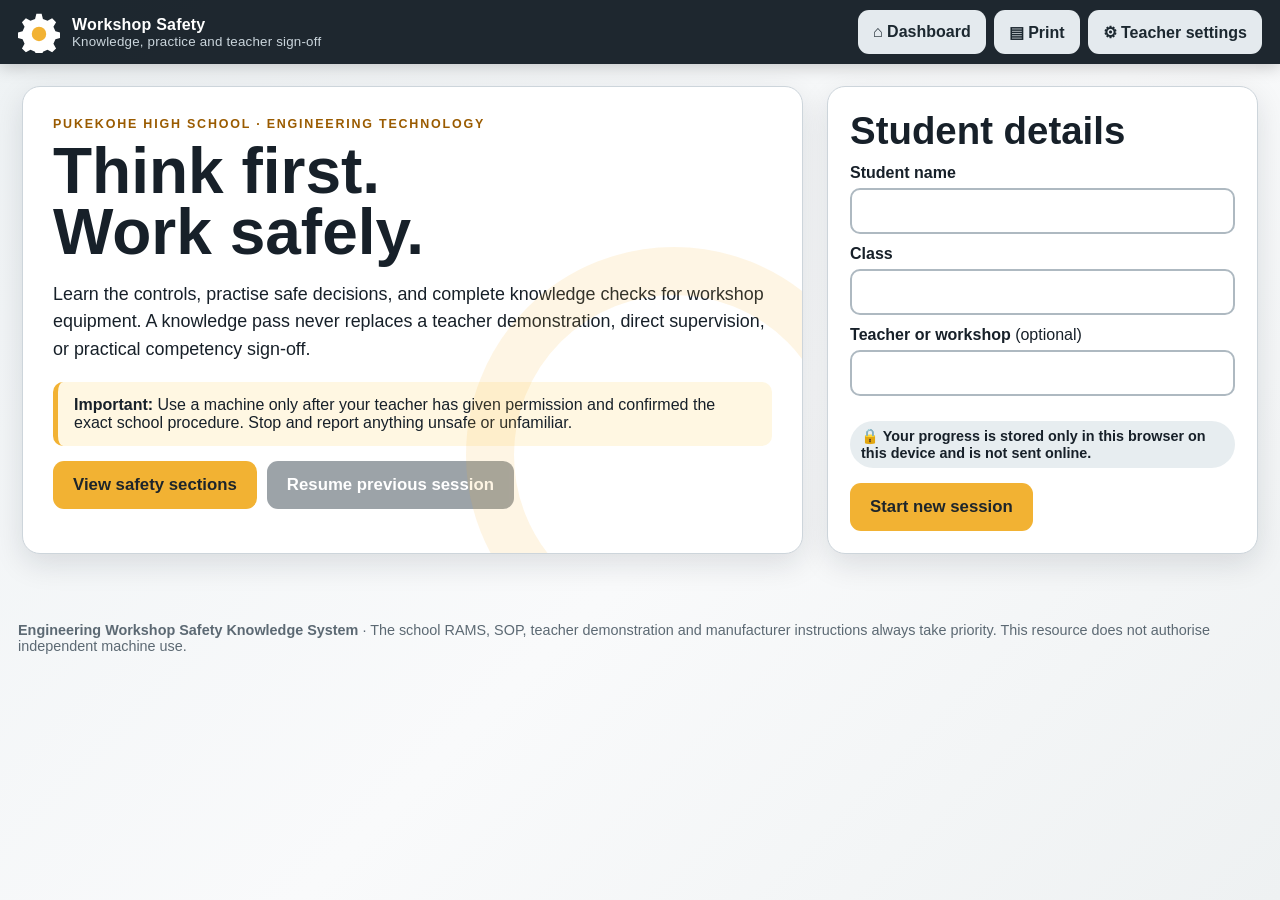
==== engineering_workshop_safety.html @ 28a2719c "Update and rename engineering_workshop_safety_no_practice_required.html to engineering_workshop_safe" ====
<!doctype html>
<html lang="en-NZ">
<head>
<meta charset="utf-8">
<meta name="viewport" content="width=device-width,initial-scale=1,viewport-fit=cover">
<title>Engineering Workshop Safety</title>
<style>
:root{--ink:#172029;--steel:#2f3d49;--steel2:#465867;--paper:#f4f6f7;--card:#fff;--amber:#f2b233;--amber2:#ffd978;--ok:#1e7355;--warn:#9a5b00;--bad:#9d2d2d;--line:#cdd5db;--muted:#5c6973;--focus:#005fcc;--shadow:0 10px 30px rgba(13,28,39,.12);font-family:Inter,Segoe UI,Arial,sans-serif;color:var(--ink);background:var(--paper)}
*{box-sizing:border-box}body{margin:0;min-height:100vh;background:linear-gradient(135deg,#eef2f4,#f9fafb 55%,#eef1f2)}button,input,select,textarea{font:inherit}button{cursor:pointer}.sr-only{position:absolute;width:1px;height:1px;padding:0;margin:-1px;overflow:hidden;clip:rect(0,0,0,0);white-space:nowrap;border:0}
.skip{position:fixed;left:12px;top:-60px;z-index:999;background:#fff;padding:12px;border:3px solid var(--focus)}.skip:focus{top:12px}
header{position:sticky;top:0;z-index:20;background:rgba(23,32,41,.97);color:#fff;box-shadow:0 3px 16px #0003}.topbar{max-width:1400px;margin:auto;display:flex;align-items:center;gap:14px;padding:10px 18px}.brand{display:flex;align-items:center;gap:12px;font-weight:800;letter-spacing:.2px}.brand svg{width:42px;height:42px}.brand small{display:block;font-weight:500;color:#cad5dc}.top-actions{margin-left:auto;display:flex;gap:8px;flex-wrap:wrap}
main{max-width:1400px;margin:auto;padding:22px}.view{display:none}.view.active{display:block}.hero{display:grid;grid-template-columns:1.45fr .8fr;gap:24px;align-items:stretch}.hero-panel,.panel,.card{background:var(--card);border:1px solid var(--line);border-radius:18px;box-shadow:var(--shadow)}.hero-panel{padding:30px;overflow:hidden;position:relative}.hero-panel:after{content:"";position:absolute;right:-80px;bottom:-110px;width:320px;height:320px;border:48px solid rgba(242,178,51,.13);border-radius:50%}.eyebrow{text-transform:uppercase;letter-spacing:1.8px;font-size:.78rem;font-weight:800;color:var(--warn)}h1{font-size:clamp(2rem,5vw,4.8rem);line-height:.95;margin:10px 0 18px;max-width:900px}h2{font-size:clamp(1.45rem,3vw,2.4rem);margin:0 0 10px}h3{margin:.15rem 0 .55rem}.lead{font-size:1.12rem;line-height:1.55;max-width:850px}.notice{padding:14px 16px;border-left:5px solid var(--amber);background:#fff7e2;border-radius:10px;margin:15px 0}.notice.danger{border-color:var(--bad);background:#fff0f0}.notice.ok{border-color:var(--ok);background:#edf9f3}.hero-form{padding:24px}.field{display:grid;gap:6px;margin:11px 0}.field label{font-weight:750}.field input,.field select,.field textarea{width:100%;padding:12px;border:2px solid #aeb9c1;border-radius:10px;background:#fff}.field input:focus,.field select:focus,.field textarea:focus,button:focus-visible{outline:4px solid rgba(0,95,204,.26);outline-offset:2px;border-color:var(--focus)}
.btn{border:0;border-radius:11px;padding:11px 15px;font-weight:800;background:var(--steel);color:#fff;min-height:44px}.btn:hover{filter:brightness(1.08)}.btn.primary{background:var(--amber);color:#1d252b}.btn.secondary{background:#e4eaee;color:#1c2830}.btn.ok{background:var(--ok)}.btn.bad{background:var(--bad)}.btn.ghost{background:transparent;border:2px solid currentColor}.btn:disabled{opacity:.47;cursor:not-allowed;filter:none}.btn-row{display:flex;gap:10px;flex-wrap:wrap;align-items:center}.btn.big{font-size:1.05rem;padding:14px 20px}.iconbtn{width:44px;height:44px;display:grid;place-items:center;padding:0}
.dashboard-head{display:flex;align-items:end;justify-content:space-between;gap:20px;margin-bottom:18px}.progress-summary{display:flex;gap:12px;flex-wrap:wrap}.pill{display:inline-flex;align-items:center;gap:7px;border-radius:999px;padding:7px 11px;font-size:.9rem;font-weight:750;background:#e7edf0}.pill.ok{background:#dff3e9;color:#15573f}.pill.warn{background:#fff0cf;color:#754200}.pill.bad{background:#fae0e0;color:#812525}.grid{display:grid;grid-template-columns:repeat(auto-fill,minmax(270px,1fr));gap:16px}.section-card{padding:18px;display:flex;flex-direction:column;min-height:250px;position:relative;overflow:hidden}.section-card .machine-icon{width:64px;height:64px;color:var(--steel);margin-bottom:9px}.section-card .status{margin-top:auto}.section-card .scoreline{display:flex;justify-content:space-between;font-size:.9rem;color:var(--muted);border-top:1px solid var(--line);padding-top:10px;margin-top:12px}.section-card.locked{opacity:.68}.section-card.passed{border:2px solid #76aa94}.section-card:before{content:"";position:absolute;right:-38px;top:-38px;width:110px;height:110px;border-radius:50%;background:#f2b23318}.section-card h3{font-size:1.18rem}.section-card p{color:var(--muted);line-height:1.35}.mini-progress{height:8px;background:#e4e9ec;border-radius:99px;overflow:hidden;margin:10px 0}.mini-progress span{display:block;height:100%;background:var(--amber)}
.workspace{display:grid;grid-template-columns:minmax(0,1fr) 300px;gap:18px}.panel{padding:22px}.sidepanel{height:max-content;position:sticky;top:82px}.crumb{display:flex;gap:7px;align-items:center;color:var(--muted);font-size:.9rem;margin-bottom:10px}.mode-tabs{display:flex;gap:6px;padding:5px;background:#e6ecef;border-radius:12px;margin:14px 0}.mode-tabs button{flex:1;border:0;padding:11px;border-radius:9px;font-weight:800;background:transparent}.mode-tabs button.active{background:#fff;box-shadow:0 2px 9px #0002}.learn-list{display:grid;gap:10px;margin:14px 0}.learn-item{display:grid;grid-template-columns:34px 1fr;gap:10px;padding:12px;border:1px solid var(--line);border-radius:12px}.learn-item .num{display:grid;place-items:center;width:32px;height:32px;border-radius:50%;background:var(--amber2);font-weight:900}.learn-item p{margin:4px 0;color:var(--muted)}
.question-shell{max-width:960px;margin:auto}.question-top{display:flex;justify-content:space-between;gap:10px;align-items:center;margin-bottom:10px}.question-card{padding:24px;border:1px solid var(--line);border-radius:16px;background:#fff}.question-card h3{font-size:1.35rem;line-height:1.35}.choices{display:grid;gap:10px;margin:18px 0}.choice{display:flex;gap:11px;align-items:flex-start;border:2px solid #c7d0d6;padding:13px;border-radius:12px;background:#fff;text-align:left;color:var(--ink);width:100%;min-height:52px}.choice:hover{border-color:#8396a4;background:#f7f9fa}.choice.selected{border-color:var(--focus);background:#edf5ff}.choice.correct{border-color:var(--ok);background:#e9f7f0}.choice.incorrect{border-color:var(--bad);background:#ffeded}.choice input{margin-top:4px;transform:scale(1.2)}.feedback{border-radius:12px;padding:14px;margin-top:12px}.feedback.good{background:#e8f6ef;border-left:5px solid var(--ok)}.feedback.review{background:#fff2df;border-left:5px solid var(--warn)}.question-tools{display:flex;gap:8px;flex-wrap:wrap;margin:10px 0}.question-nav{display:flex;justify-content:space-between;gap:10px;margin-top:16px}.q-dots{display:flex;gap:5px;flex-wrap:wrap;margin:12px 0}.q-dot{width:34px;height:34px;border:1px solid var(--line);border-radius:8px;background:#fff}.q-dot.answered{background:#dfeaf1}.q-dot.current{outline:3px solid var(--amber)}
.result{max-width:850px;margin:auto;text-align:center;padding:30px}.score-ring{width:160px;height:160px;margin:18px auto;border-radius:50%;display:grid;place-items:center;background:conic-gradient(var(--ok) var(--pct),#e3e8ea 0);position:relative}.score-ring:after{content:"";position:absolute;inset:14px;border-radius:50%;background:#fff}.score-ring strong{z-index:1;font-size:2rem}.domain-list{display:grid;grid-template-columns:repeat(auto-fit,minmax(210px,1fr));gap:8px;text-align:left;margin:18px 0}.domain-chip{padding:10px;border-radius:9px;background:#eef2f4}.domain-chip.missed{background:#fff0df;color:#733e00}
.settings-layout{display:grid;grid-template-columns:240px minmax(0,1fr);gap:18px}.settings-nav{display:grid;gap:6px;height:max-content;position:sticky;top:82px}.settings-nav button{text-align:left}.settings-page{display:none}.settings-page.active{display:block}.setting-grid{display:grid;grid-template-columns:repeat(auto-fit,minmax(250px,1fr));gap:12px}.setting-box{padding:14px;border:1px solid var(--line);border-radius:12px;background:#fff}.setting-box label{font-weight:750}.checkrow{display:flex;gap:10px;align-items:flex-start;margin:8px 0}.checkrow input{margin-top:4px;transform:scale(1.25)}
.table-wrap{overflow:auto;border:1px solid var(--line);border-radius:12px}table{border-collapse:collapse;width:100%;min-width:780px;background:#fff}th,td{padding:10px;border-bottom:1px solid var(--line);text-align:left;vertical-align:top;font-size:.9rem}th{background:#e7ecef;position:sticky;top:0;z-index:1}.critical{color:var(--bad);font-weight:900}.source-review{display:grid;gap:10px}.source-item{padding:12px;border:1px solid var(--line);border-radius:10px;background:#fff}.source-item strong{display:block}
.dialog-backdrop{position:fixed;inset:0;background:#0009;display:none;align-items:center;justify-content:center;z-index:80;padding:18px}.dialog-backdrop.open{display:flex}.dialog{background:#fff;border-radius:16px;max-width:760px;width:100%;max-height:90vh;overflow:auto;padding:22px;box-shadow:0 25px 90px #0007}.dialog-head{display:flex;justify-content:space-between;align-items:center;gap:10px}
.toast{position:fixed;right:18px;bottom:18px;z-index:100;background:#172029;color:#fff;border-radius:12px;padding:13px 16px;box-shadow:var(--shadow);display:none;max-width:420px}.toast.show{display:block}.live{position:fixed;left:-9999px}
footer{max-width:1400px;margin:28px auto;padding:18px;color:var(--muted);font-size:.9rem}

/* Embedded section artwork */
.section-card{padding:0;min-height:390px}
.section-card:before{display:none}
.section-card-image{display:block;width:100%;aspect-ratio:16/9;object-fit:cover;background:#dfe5e8;border-bottom:1px solid var(--line)}
.section-card-body{padding:16px 18px 18px;display:flex;flex-direction:column;flex:1;min-width:0}
.section-card-body .status{margin-top:auto}
.section-visual{display:block;width:100%;aspect-ratio:16/9;object-fit:cover;border:1px solid var(--line);border-radius:14px;margin:14px 0 18px;background:#dfe5e8;box-shadow:0 7px 22px rgba(13,28,39,.11)}
@media(max-width:520px){.section-card{min-height:0}.section-card-body{padding:14px}.section-visual{border-radius:10px}}
@media(max-width:900px){.hero,.workspace,.settings-layout{grid-template-columns:1fr}.sidepanel,.settings-nav{position:static}.settings-nav{display:flex;overflow:auto}.dashboard-head{align-items:start;flex-direction:column}.topbar{align-items:flex-start}.brand small{display:none}.top-actions .label{display:none}}
@media(max-width:520px){main{padding:12px}.hero-panel,.hero-form,.panel{padding:17px}.question-card{padding:16px}h1{font-size:2.4rem}.topbar{padding:8px}.btn-row>*{flex:1}.question-nav .btn{flex:1}}
@media(prefers-reduced-motion:reduce){*,*:before,*:after{scroll-behavior:auto!important;animation:none!important;transition:none!important}}
@media print{header,footer,.no-print{display:none!important}body,main{background:#fff!important;margin:0!important;padding:0!important}.panel,.card{box-shadow:none!important;border:0!important}}
</style>
</head>
<body>
<a class="skip" href="#main">Skip to main content</a>
<header>
 <div class="topbar">
  <div class="brand" aria-label="Engineering Workshop Safety">
   <svg viewBox="0 0 64 64" aria-hidden="true"><path fill="currentColor" d="M28 4h8l2 8 7 3 7-4 6 6-4 7 3 7 8 2v8l-8 2-3 7 4 7-6 6-7-4-7 3-2 8h-8l-2-8-7-3-7 4-6-6 4-7-3-7-8-2v-8l8-2 3-7-4-7 6-6 7 4 7-3z"/><circle cx="32" cy="35" r="11" fill="#f2b233"/></svg>
   <span>Workshop Safety<small>Knowledge, practice and teacher sign-off</small></span>
  </div>
  <div class="top-actions">
   <button class="btn secondary" data-go="dashboard" title="Dashboard">⌂ <span class="label">Dashboard</span></button>
   <button class="btn secondary" id="printMenuBtn" title="Print options">▤ <span class="label">Print</span></button>
   <button class="btn secondary" data-go="settings" title="Teacher settings">⚙ <span class="label">Teacher settings</span></button>
  </div>
 </div>
</header>
<main id="main">
<section id="view-start" class="view active" aria-labelledby="startTitle">
 <div class="hero">
  <div class="hero-panel">
   <div class="eyebrow">Pukekohe High School · Engineering Technology</div>
   <h1 id="startTitle">Think first.<br>Work safely.</h1>
   <p class="lead">Learn the controls, practise safe decisions, and complete knowledge checks for workshop equipment. A knowledge pass never replaces a teacher demonstration, direct supervision, or practical competency sign-off.</p>
   <div class="notice"><strong>Important:</strong> Use a machine only after your teacher has given permission and confirmed the exact school procedure. Stop and report anything unsafe or unfamiliar.</div>
   <div class="btn-row">
    <button class="btn primary big" id="viewSectionsBtn">View safety sections</button>
    <button class="btn big" id="resumeBtn">Resume previous session</button>
   </div>
  </div>
  <form class="hero-form panel" id="studentForm">
   <h2>Student details</h2>
   <div class="field"><label for="studentName">Student name</label><input id="studentName" autocomplete="name" required></div>
   <div class="field"><label for="studentClass">Class</label><input id="studentClass" autocomplete="organization-title" required></div>
   <div class="field"><label for="teacherWorkshop">Teacher or workshop <span style="font-weight:400">(optional)</span></label><input id="teacherWorkshop"></div>
   <p class="pill">🔒 Your progress is stored only in this browser on this device and is not sent online.</p>
   <button class="btn primary big" type="submit">Start new session</button>
  </form>
 </div>
</section>
<section id="view-dashboard" class="view" aria-labelledby="dashboardTitle">
 <div class="dashboard-head">
  <div><div class="eyebrow">Student dashboard</div><h2 id="dashboardTitle">Engineering Workshop Safety</h2><p id="studentGreeting"></p></div>
  <div class="progress-summary" id="progressSummary"></div>
 </div>
 <div class="grid" id="sectionGrid"></div>
</section>
<section id="view-section" class="view" aria-labelledby="sectionTitle">
 <div class="workspace">
  <div class="panel">
   <div class="crumb"><button class="btn secondary" data-go="dashboard">← Dashboard</button><span id="sectionCrumb"></span></div>
   <div id="sectionHeader"></div>
   <div class="mode-tabs" role="tablist" aria-label="Section mode">
    <button id="learnTab" class="active" role="tab" aria-selected="true">Learn</button>
    <button id="practiceTab" role="tab" aria-selected="false">Practice</button>
    <button id="testTab" role="tab" aria-selected="false">Certification test</button>
   </div>
   <div id="sectionContent"></div>
  </div>
  <aside class="panel sidepanel" id="sectionSide"></aside>
 </div>
</section>
<section id="view-quiz" class="view" aria-labelledby="quizTitle"><div id="quizMount"></div></section>
<section id="view-result" class="view" aria-labelledby="resultTitle"><div id="resultMount"></div></section>
<section id="view-settings" class="view" aria-labelledby="settingsTitle">
 <div class="dashboard-head"><div><div class="eyebrow">Teacher controls</div><h2 id="settingsTitle">Teacher settings</h2><p>No PIN is used. Settings and data remain on this device.</p></div><button class="btn secondary" data-go="dashboard">Close settings</button></div>
 <div class="settings-layout">
  <nav class="settings-nav panel" aria-label="Settings pages">
   <button class="btn secondary active" data-settings="general">General</button>
   <button class="btn secondary" data-settings="sections">Sections</button>
   <button class="btn secondary" data-settings="coverage">Coverage matrix</button>
   <button class="btn secondary" data-settings="questions">Question review</button>
   <button class="btn secondary" data-settings="paper">Paper tests</button>
   <button class="btn secondary" data-settings="data">Data and reset</button>
  </nav>
  <div class="panel">
   <div id="settings-general" class="settings-page active"></div>
   <div id="settings-sections" class="settings-page"></div>
   <div id="settings-coverage" class="settings-page"></div>
   <div id="settings-questions" class="settings-page"></div>
   <div id="settings-paper" class="settings-page"></div>
   <div id="settings-data" class="settings-page"></div>
  </div>
 </div>
</section>
</main>
<footer><strong>Engineering Workshop Safety Knowledge System</strong> · The school RAMS, SOP, teacher demonstration and manufacturer instructions always take priority. This resource does not authorise independent machine use.</footer>
<div class="dialog-backdrop" id="dialogBackdrop" role="presentation"><div class="dialog" role="dialog" aria-modal="true" aria-labelledby="dialogTitle"><div class="dialog-head"><h2 id="dialogTitle">Dialog</h2><button class="btn secondary iconbtn" id="dialogClose" aria-label="Close">×</button></div><div id="dialogBody"></div></div></div>
<div class="toast" id="toast" role="status"></div><div class="live" id="live" aria-live="polite"></div>
<script>
'use strict';
const APP_VERSION='2026.08.01-clear-questions-v2';
const STORE_KEY='phsEngineeringSafety_v3';
const SECTION_IMAGES={
 induction:'[data-uri]',
 hand:'[data-uri]',
 lathe:'[data-uri]',
 mill:'[data-uri]',
 arc:'[data-uri]',
 mig:'[data-uri]',
 gas:'[data-uri]',
 spot:'[data-uri]',
 guillotine:'[data-uri]',
 rollers:'[data-uri]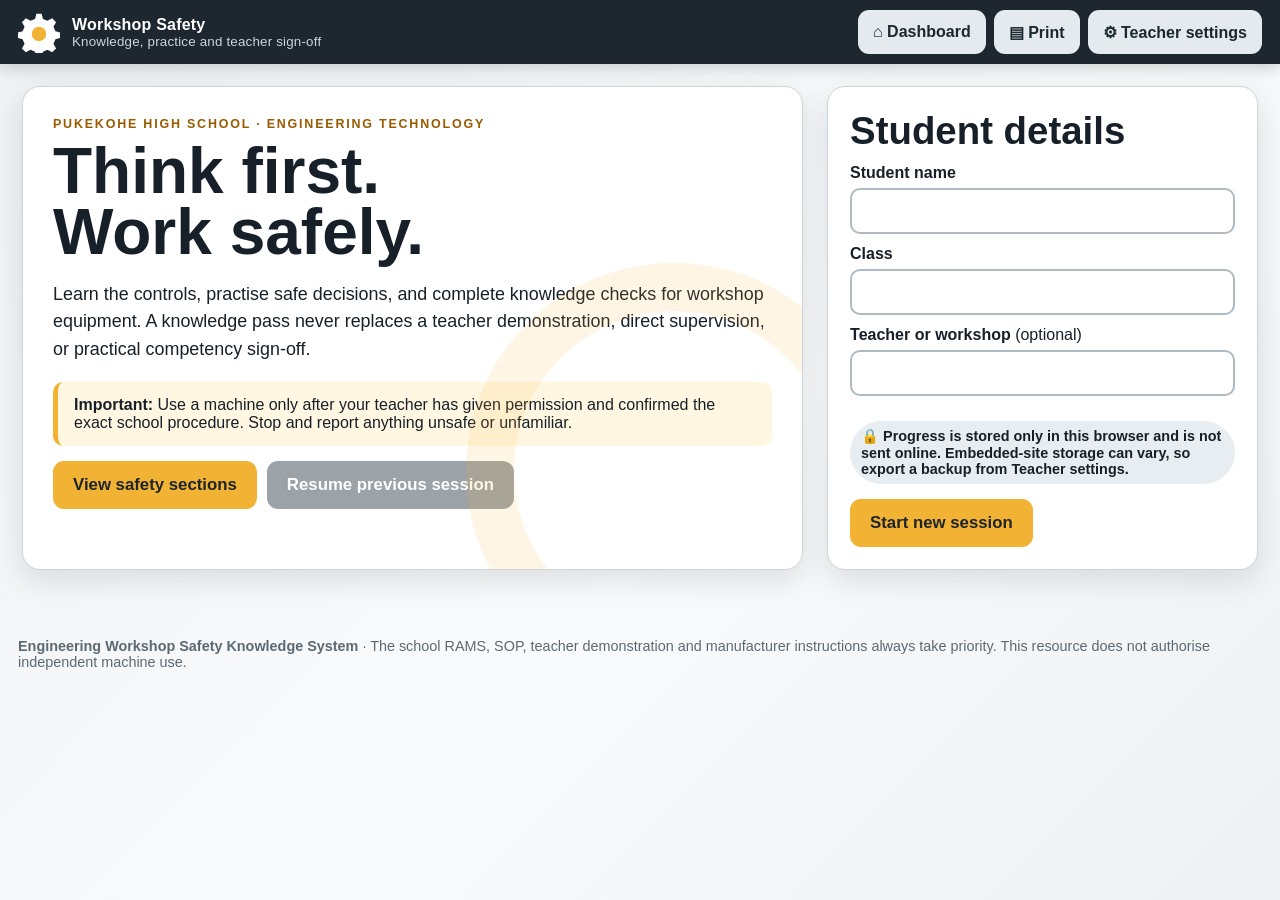
